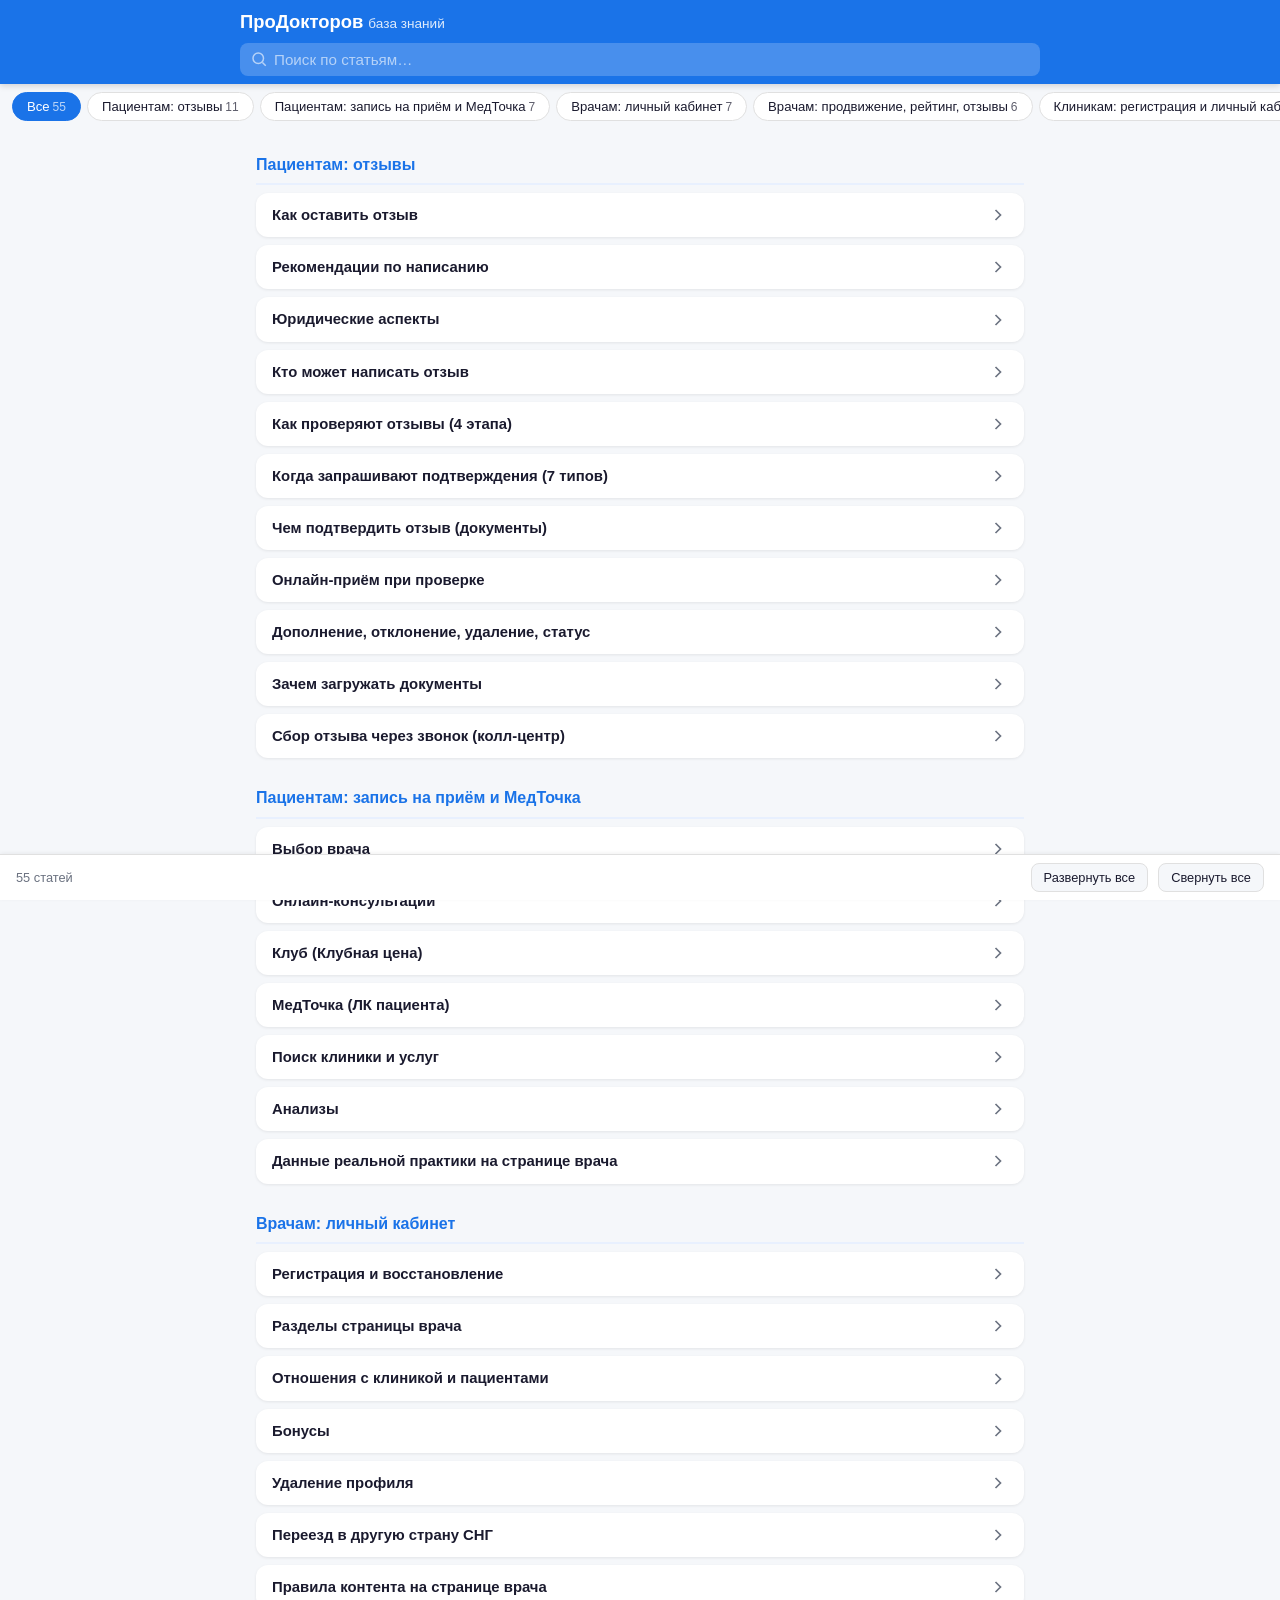
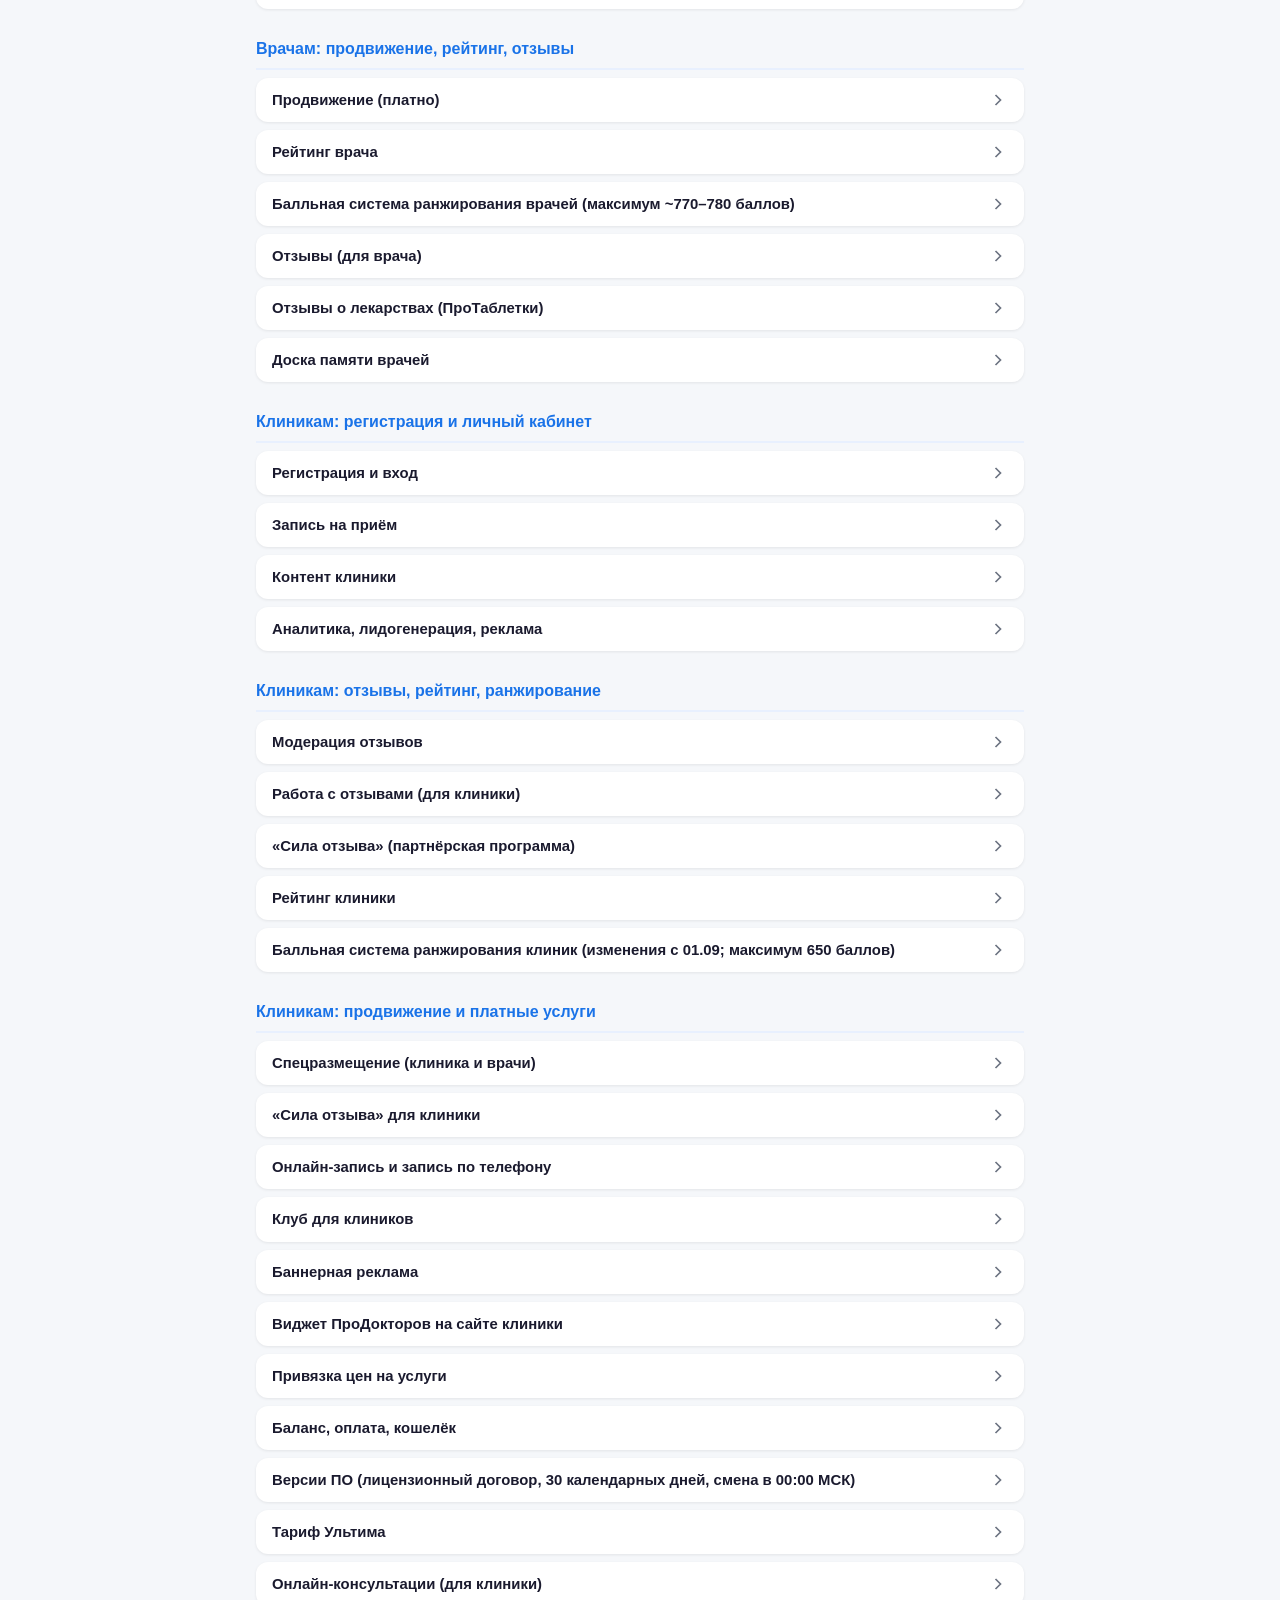
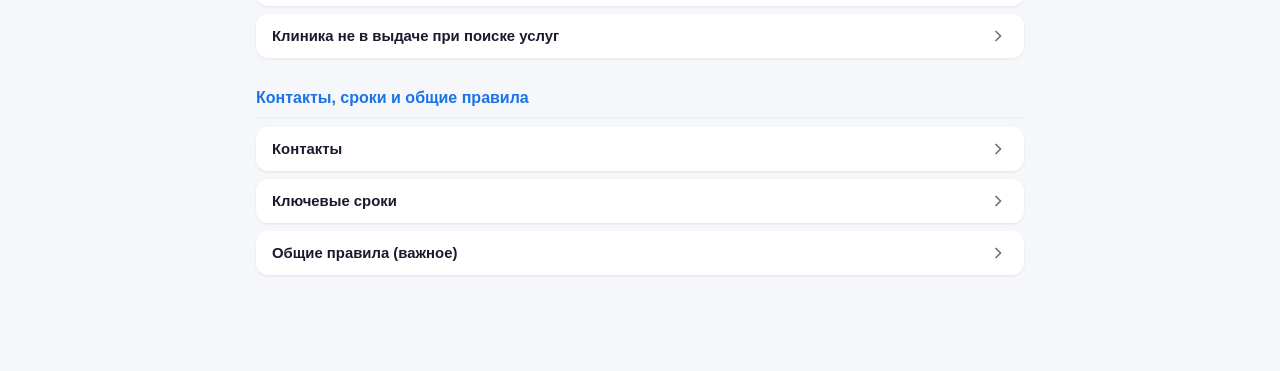
==== index.html @ a68d57e3 "init: static site with ProDoctorov knowledge base" ====
<!DOCTYPE html>
<html lang="ru">
<head>
  <meta charset="UTF-8">
  <meta name="viewport" content="width=device-width, initial-scale=1.0, viewport-fit=cover">
  <meta name="apple-mobile-web-app-capable" content="yes">
  <meta name="theme-color" content="#1a73e8">
  <title>ПроДокторов — база знаний</title>
  <link rel="stylesheet" href="css/style.css">
</head>
<body>
  <header class="topbar">
    <div class="topbar-inner">
      <h1>ПроДокторов <span class="sub">база знаний</span></h1>
      <div class="search-wrap">
        <svg class="search-icon" viewBox="0 0 24 24" width="18" height="18" fill="none" stroke="currentColor" stroke-width="2"><circle cx="11" cy="11" r="7"/><path d="m21 21-4.35-4.35"/></svg>
        <input id="search" type="search" placeholder="Поиск по статьям…" autocomplete="off">
        <button id="search-clear" class="hidden" aria-label="Очистить">&times;</button>
      </div>
    </div>
  </header>

  <nav id="chips" class="chips"></nav>

  <main id="content" class="content"></main>

  <footer id="footer" class="footer">
    <span id="result-count"></span>
    <button id="expand-all" class="btn-small">Развернуть все</button>
    <button id="collapse-all" class="btn-small">Свернуть все</button>
  </footer>

  <script src="js/data.js"></script>
  <script src="js/app.js"></script>
</body>
</html>
---- css/style.css ----
*{box-sizing:border-box;margin:0;padding:0}
:root{
  --bg:#f5f7fa;--card:#fff;--text:#1a1a2e;--muted:#6b7280;
  --accent:#1a73e8;--accent-light:#e8f0fe;--border:#e0e0e0;
  --radius:12px;--shadow:0 1px 3px rgba(0,0,0,.08);
  --safe-top:env(safe-area-inset-top, 0px);
  --safe-bottom:env(safe-area-inset-bottom, 0px);
}
html{font-size:16px;-webkit-text-size-adjust:100%}
body{font-family:-apple-system,BlinkMacSystemFont,"Segoe UI",Roboto,"Helvetica Neue",Arial,sans-serif;background:var(--bg);color:var(--text);line-height:1.55;padding-bottom:calc(44px + var(--safe-bottom))}

/* TOPBAR */
.topbar{position:sticky;top:0;z-index:100;background:var(--accent);color:#fff;padding:calc(8px + var(--safe-top)) 16px 8px;box-shadow:0 2px 6px rgba(0,0,0,.15)}
.topbar h1{font-size:1.15rem;font-weight:700;margin-bottom:6px}
.topbar .sub{font-weight:400;opacity:.85;font-size:.85rem}
.search-wrap{position:relative;display:flex;align-items:center}
.search-icon{position:absolute;left:10px;color:rgba(255,255,255,.6);pointer-events:none}
#search{width:100%;padding:8px 32px 8px 34px;border:none;border-radius:8px;background:rgba(255,255,255,.2);color:#fff;font-size:.95rem;outline:none;transition:background .2s}
#search::placeholder{color:rgba(255,255,255,.6)}
#search:focus{background:rgba(255,255,255,.3)}
#search-clear{position:absolute;right:8px;background:none;border:none;color:#fff;font-size:1.4rem;cursor:pointer;padding:0 4px;line-height:1}
#search-clear.hidden{display:none}

/* CHIPS */
.chips{position:sticky;top:calc(56px + var(--safe-top));z-index:90;background:var(--bg);padding:8px 0;display:flex;gap:6px;overflow-x:auto;-webkit-overflow-scrolling:touch;scrollbar-width:none;padding-left:12px;padding-right:12px}
.chips::-webkit-scrollbar{display:none}
.chip{flex-shrink:0;padding:6px 14px;border-radius:20px;border:1.5px solid var(--border);background:var(--card);font-size:.82rem;font-weight:500;color:var(--text);cursor:pointer;transition:all .15s;white-space:nowrap;user-select:none;-webkit-tap-highlight-color:transparent}
.chip.active{background:var(--accent);color:#fff;border-color:var(--accent)}
.chip .cnt{opacity:.7;font-size:.75rem;margin-left:3px}

/* CONTENT */
.content{padding:12px 12px 24px;max-width:800px;margin:0 auto}
.section{margin-bottom:20px}
.section-title{font-size:1rem;font-weight:700;color:var(--accent);padding:8px 0 6px;border-bottom:2px solid var(--accent-light);margin-bottom:8px}
.card{background:var(--card);border-radius:var(--radius);box-shadow:var(--shadow);margin-bottom:8px;overflow:hidden;transition:box-shadow .2s}
.card-head{display:flex;align-items:center;justify-content:space-between;width:100%;padding:12px 16px;border:none;background:none;font-size:.93rem;font-weight:600;color:var(--text);cursor:pointer;text-align:left;-webkit-tap-highlight-color:transparent;line-height:1.35}
.card-head .chev{flex-shrink:0;width:20px;height:20px;transition:transform .25s;margin-left:10px;color:var(--muted)}
.card.open .card-head .chev{transform:rotate(90deg)}
.card-body{max-height:0;overflow:hidden;transition:max-height .3s ease}
.card.open .card-body{max-height:none}
.card-body .content{padding:0 16px 14px;font-size:.88rem;color:#374151}
.card-body ul,.card-body ol{padding-left:20px;margin:6px 0}
.card-body li{margin-bottom:4px}
.card-body .sub{margin-top:4px;margin-bottom:4px}
.card-body .sub li{font-size:.85rem;color:#4b5563}
.card-body p{margin:6px 0}
.card-body strong{color:var(--text)}
.card-body code{background:var(--accent-light);padding:1px 5px;border-radius:4px;font-size:.83rem}
.card-body a{color:var(--accent);text-decoration:none;word-break:break-all}
.card-body a:hover{text-decoration:underline}
mark{background:#fef08a;padding:0 2px;border-radius:2px}

/* FOOTER */
.footer{position:fixed;bottom:0;left:0;right:0;background:var(--card);border-top:1px solid var(--border);padding:8px 16px calc(8px + var(--safe-bottom));display:flex;align-items:center;gap:10px;z-index:100;font-size:.8rem;box-shadow:0 -1px 4px rgba(0,0,0,.06)}
#result-count{flex:1;color:var(--muted)}
.btn-small{padding:6px 12px;border:1px solid var(--border);border-radius:8px;background:var(--bg);font-size:.8rem;cursor:pointer;color:var(--text);-webkit-tap-highlight-color:transparent}
.btn-small:active{background:var(--accent-light)}

/* EMPTY STATE */
.empty{text-align:center;padding:48px 20px;color:var(--muted)}
.empty svg{width:48px;height:48px;margin-bottom:12px;opacity:.4}

/* DESKTOP */
@media(min-width:700px){
  .topbar-inner{max-width:800px;margin:0 auto}
  .content{padding:16px 16px 32px}
  .card-body .content{padding:0 20px 16px}
}

/* DARK MODE */
@media(prefers-color-scheme:dark){
  :root{--bg:#111827;--card:#1f2937;--text:#f3f4f6;--muted:#9ca3af;--accent:#60a5fa;--accent-light:#1e3a5f;--border:#374151}
  #search{color:#f3f4f6}
  .card-body .content{color:#d1d5db}
  .card-body .sub li{color:#9ca3af}
  .card-body code{background:var(--accent-light);color:#bfdbfe}
}
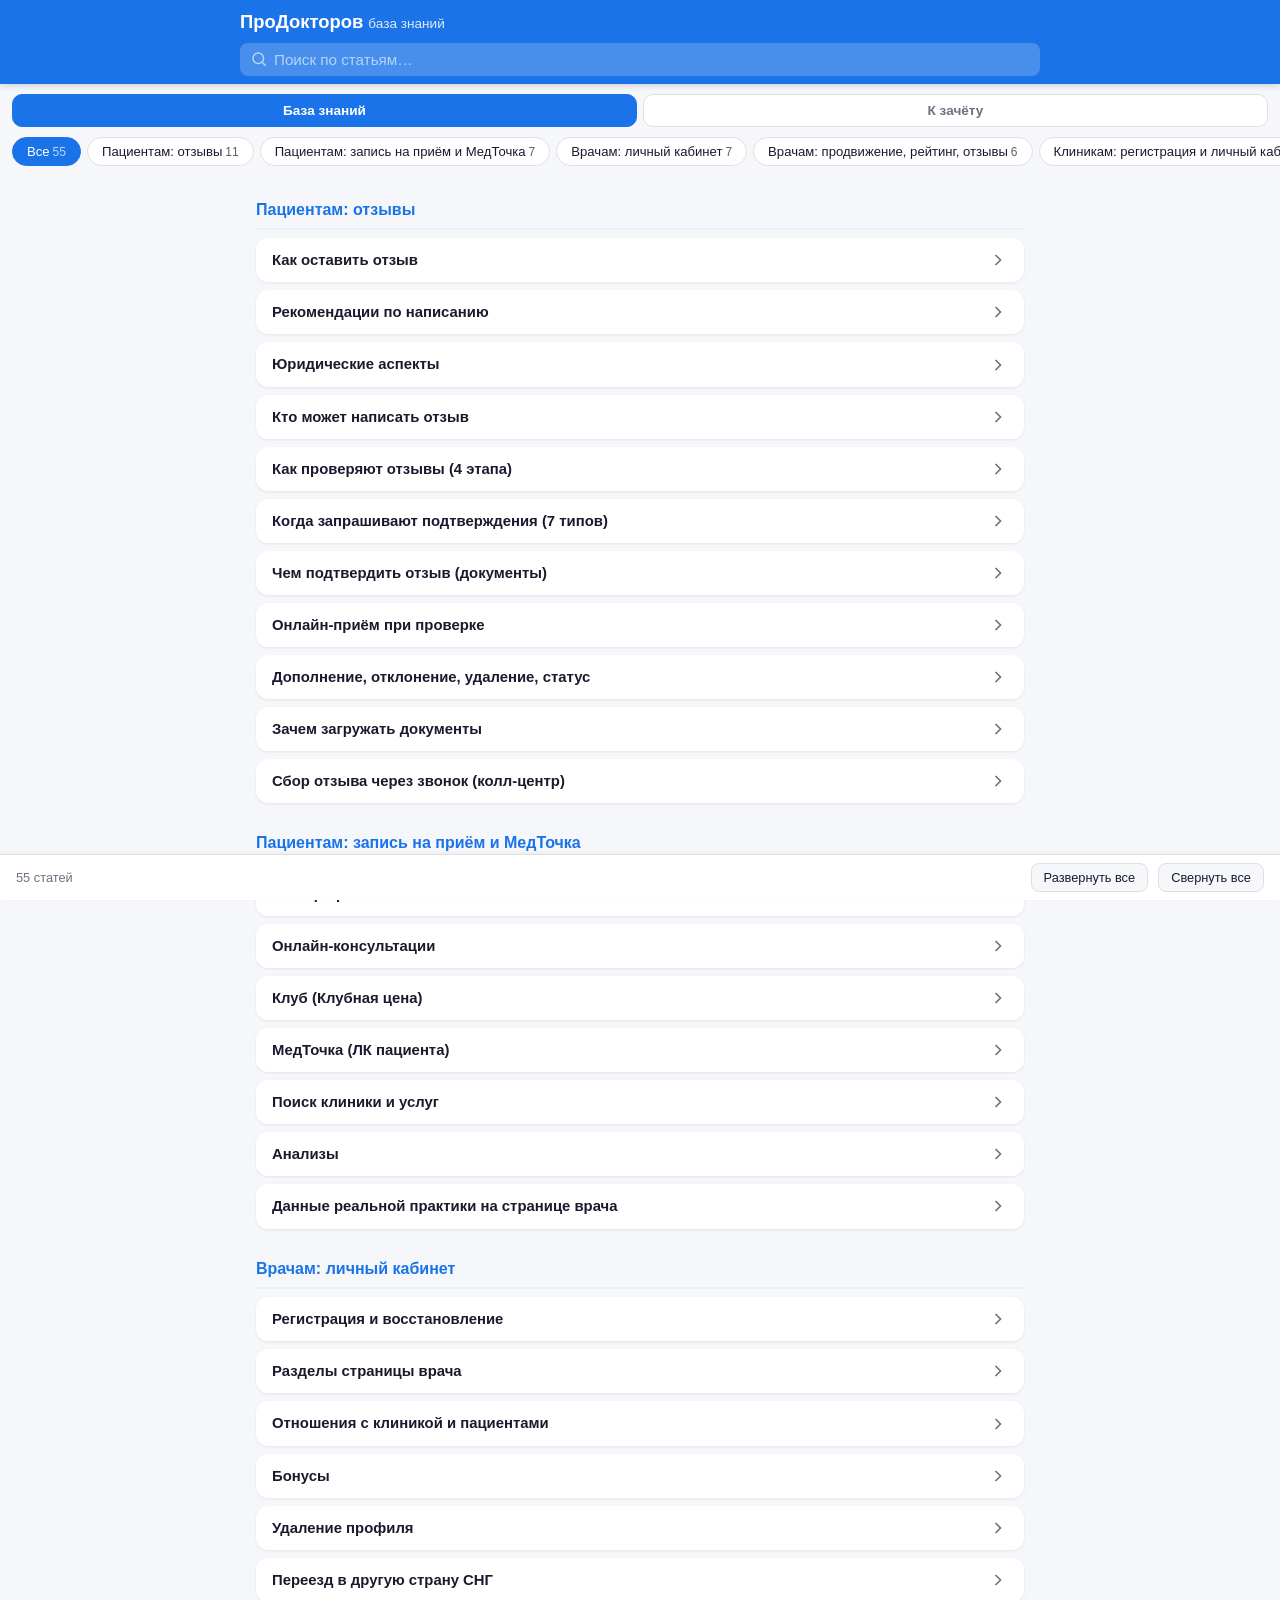
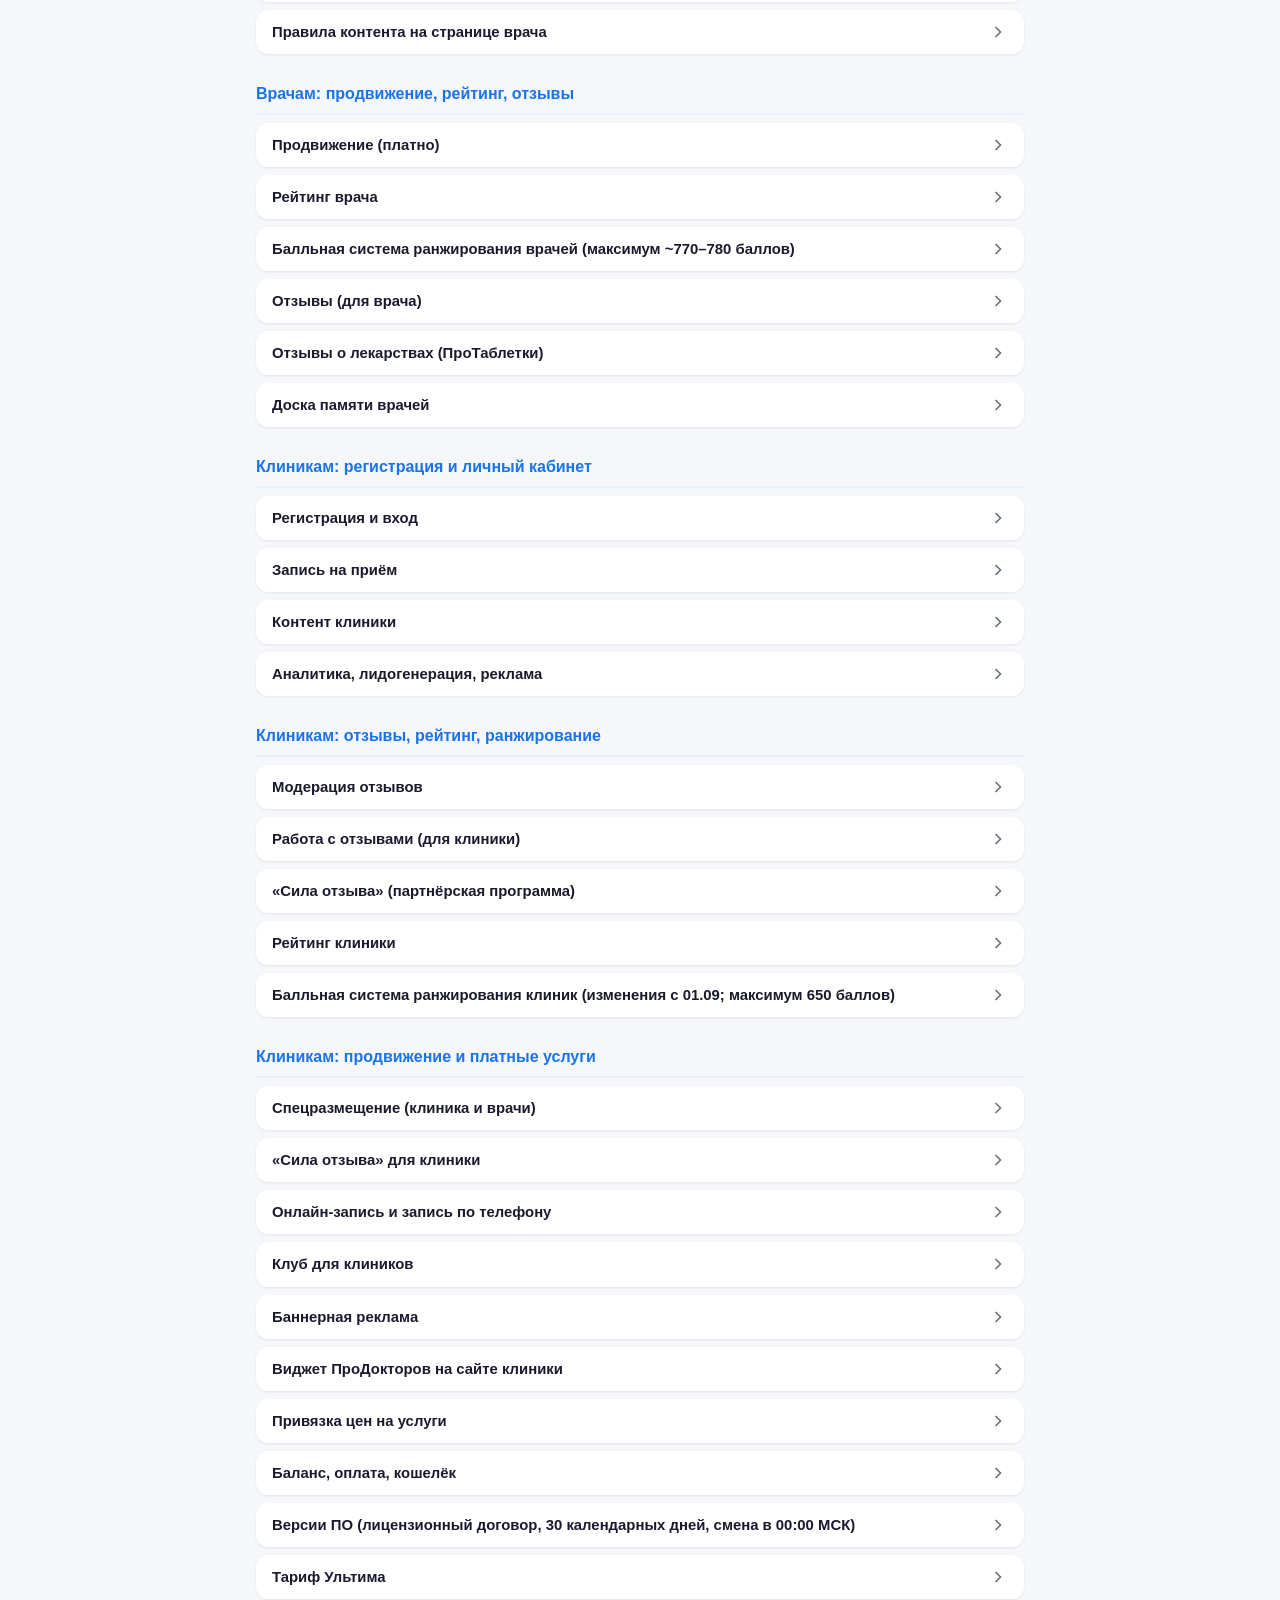
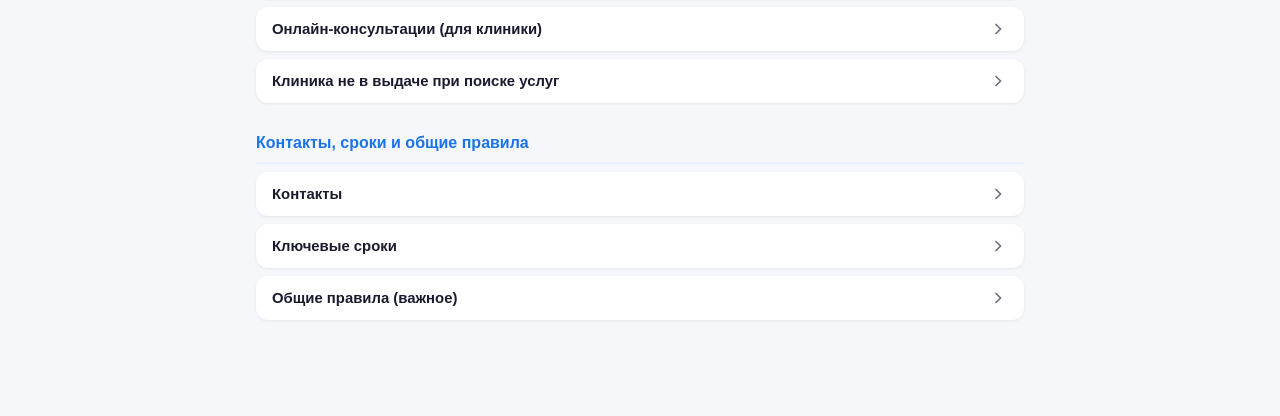
==== commit dec3c254: "feat: add exam prep page (10 questions) with group switcher" ====
--- a/index.html
+++ b/index.html
@@ -20,6 +20,7 @@
     </div>
   </header>
 
+  <nav id="groups" class="groups"></nav>
   <nav id="chips" class="chips"></nav>
 
   <main id="content" class="content"></main>
--- a/css/style.css
+++ b/css/style.css
@@ -22,7 +22,10 @@
 #search-clear.hidden{display:none}
 
 /* CHIPS */
-.chips{position:sticky;top:calc(56px + var(--safe-top));z-index:90;background:var(--bg);padding:8px 0;display:flex;gap:6px;overflow-x:auto;-webkit-overflow-scrolling:touch;scrollbar-width:none;padding-left:12px;padding-right:12px}
+.groups{position:sticky;top:calc(56px + var(--safe-top));z-index:95;background:var(--bg);padding:10px 12px 2px;display:flex;gap:6px}
+.gchip{flex:1;padding:8px 10px;border-radius:10px;border:1.5px solid var(--border);background:var(--card);font-size:.85rem;font-weight:600;color:var(--muted);cursor:pointer;transition:all .15s;white-space:nowrap;user-select:none;-webkit-tap-highlight-color:transparent}
+.gchip.active{background:var(--accent);color:#fff;border-color:var(--accent)}
+.chips{position:sticky;top:calc(108px + var(--safe-top));z-index:90;background:var(--bg);padding:8px 0;display:flex;gap:6px;overflow-x:auto;-webkit-overflow-scrolling:touch;scrollbar-width:none;padding-left:12px;padding-right:12px}
 .chips::-webkit-scrollbar{display:none}
 .chip{flex-shrink:0;padding:6px 14px;border-radius:20px;border:1.5px solid var(--border);background:var(--card);font-size:.82rem;font-weight:500;color:var(--text);cursor:pointer;transition:all .15s;white-space:nowrap;user-select:none;-webkit-tap-highlight-color:transparent}
 .chip.active{background:var(--accent);color:#fff;border-color:var(--accent)}
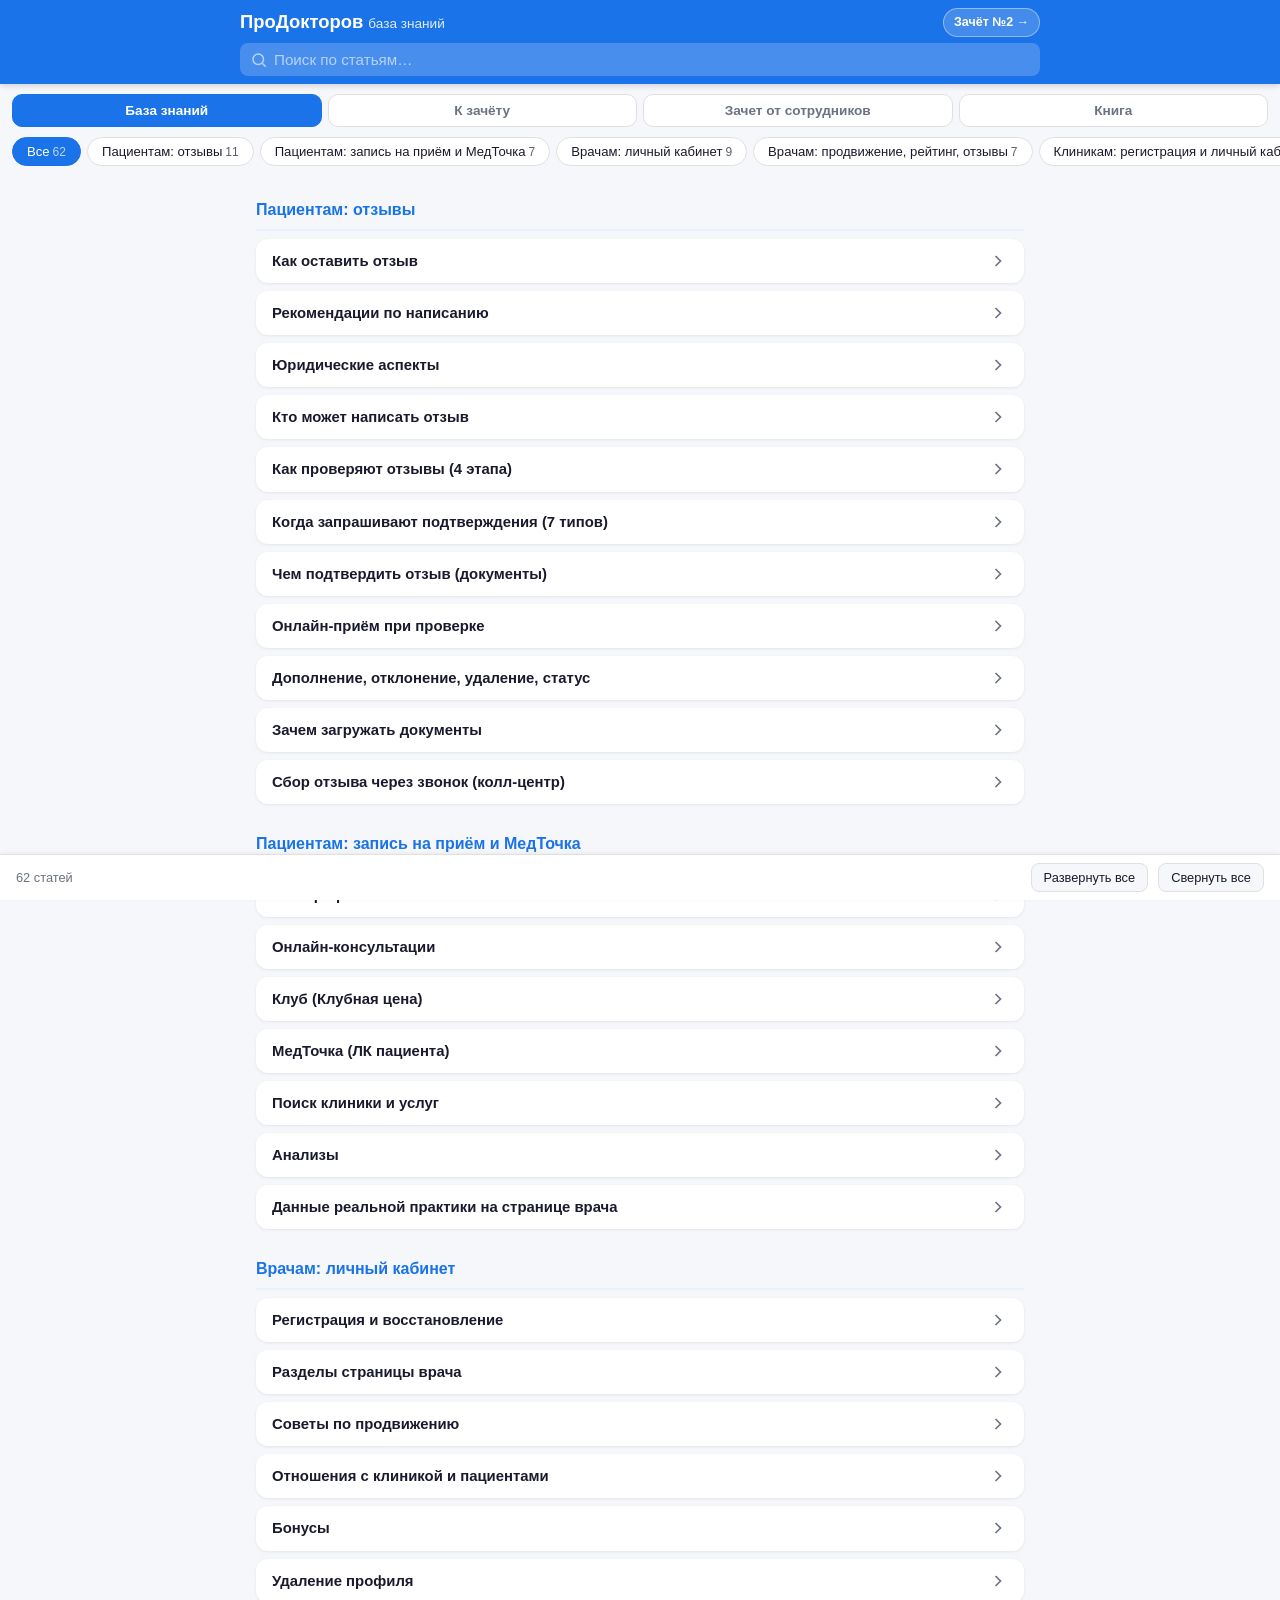
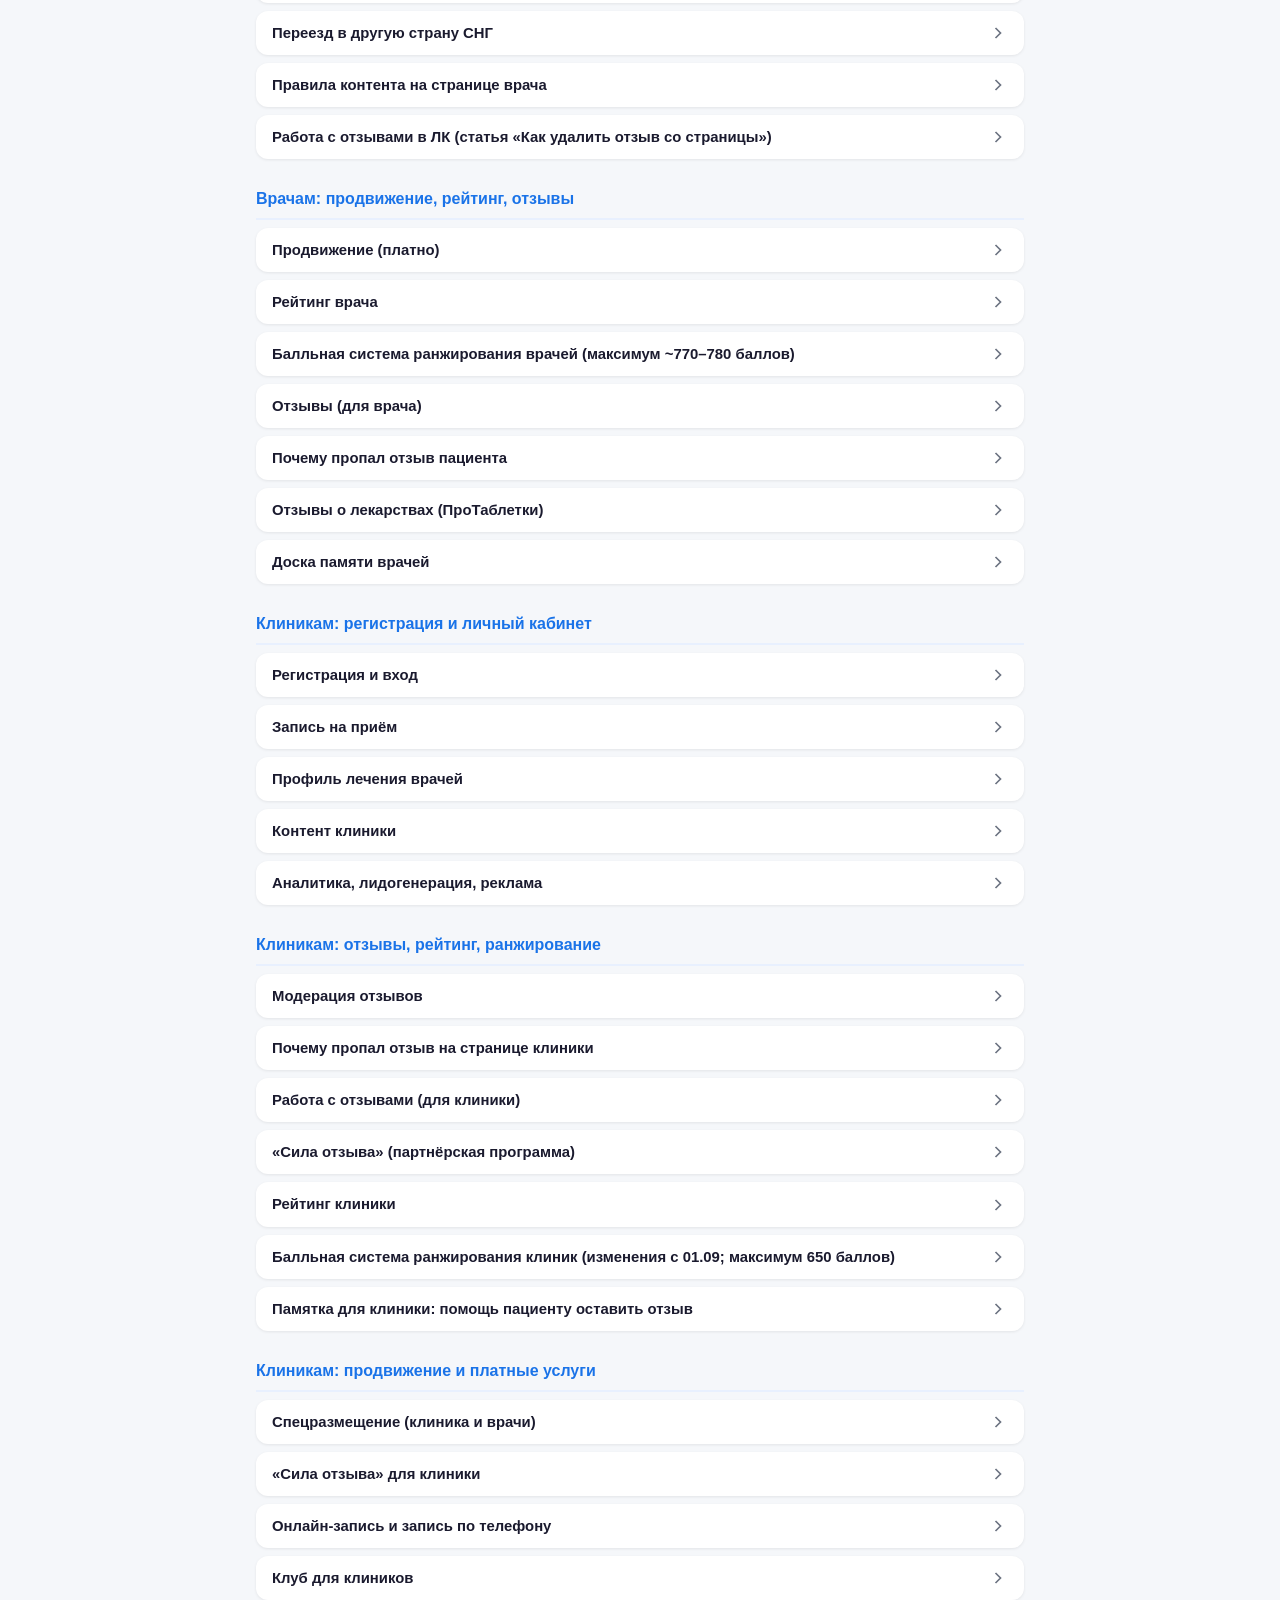
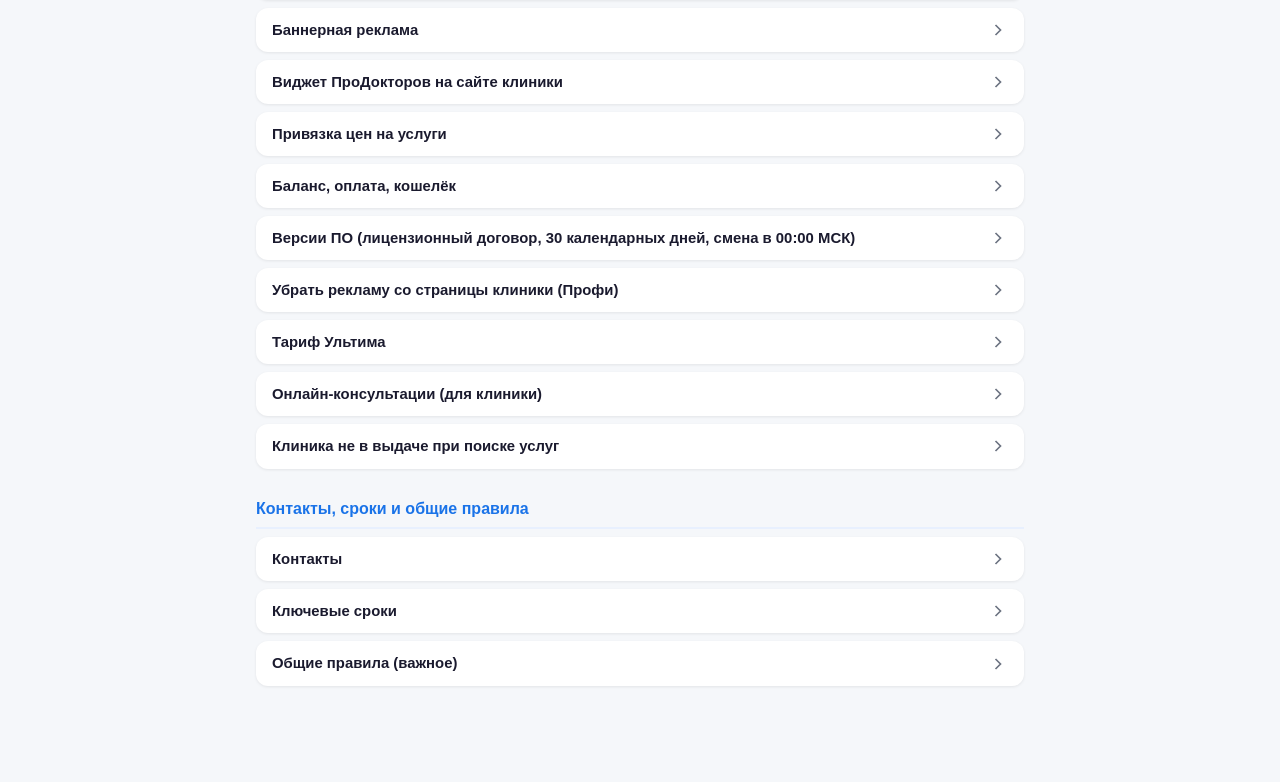
==== commit 2192b433: "feat: add separate zachet 2 page (ads, banners, review replies, Sila otzyva)" ====
--- a/index.html
+++ b/index.html
@@ -11,7 +11,10 @@
 <body>
   <header class="topbar">
     <div class="topbar-inner">
-      <h1>ПроДокторов <span class="sub">база знаний</span></h1>
+      <div class="topbar-title">
+        <h1>ПроДокторов <span class="sub">база знаний</span></h1>
+        <a class="page-link" href="zachet2.html">Зачёт №2 &rarr;</a>
+      </div>
       <div class="search-wrap">
         <svg class="search-icon" viewBox="0 0 24 24" width="18" height="18" fill="none" stroke="currentColor" stroke-width="2"><circle cx="11" cy="11" r="7"/><path d="m21 21-4.35-4.35"/></svg>
         <input id="search" type="search" placeholder="Поиск по статьям…" autocomplete="off">
--- a/css/style.css
+++ b/css/style.css
@@ -13,6 +13,14 @@
 .topbar{position:sticky;top:0;z-index:100;background:var(--accent);color:#fff;padding:calc(8px + var(--safe-top)) 16px 8px;box-shadow:0 2px 6px rgba(0,0,0,.15)}
 .topbar h1{font-size:1.15rem;font-weight:700;margin-bottom:6px}
 .topbar .sub{font-weight:400;opacity:.85;font-size:.85rem}
+.topbar-title{display:flex;align-items:center;justify-content:space-between;gap:10px;margin-bottom:6px}
+.topbar-title h1{margin-bottom:0}
+.page-link{flex-shrink:0;color:#fff;text-decoration:none;font-size:.78rem;font-weight:600;background:rgba(255,255,255,.18);border:1px solid rgba(255,255,255,.4);border-radius:999px;padding:4px 10px;white-space:nowrap;-webkit-tap-highlight-color:transparent}
+.page-link:hover{background:rgba(255,255,255,.3)}
+@media(max-width:380px){
+  .page-link{font-size:.68rem;padding:3px 8px}
+  .topbar h1{font-size:1.05rem}
+}
 .search-wrap{position:relative;display:flex;align-items:center}
 .search-icon{position:absolute;left:10px;color:rgba(255,255,255,.6);pointer-events:none}
 #search{width:100%;padding:8px 32px 8px 34px;border:none;border-radius:8px;background:rgba(255,255,255,.2);color:#fff;font-size:.95rem;outline:none;transition:background .2s}
@@ -27,6 +35,7 @@
 .gchip.active{background:var(--accent);color:#fff;border-color:var(--accent)}
 .chips{position:sticky;top:calc(108px + var(--safe-top));z-index:90;background:var(--bg);padding:8px 0;display:flex;gap:6px;overflow-x:auto;-webkit-overflow-scrolling:touch;scrollbar-width:none;padding-left:12px;padding-right:12px}
 .chips::-webkit-scrollbar{display:none}
+.single-group .chips{top:calc(56px + var(--safe-top))}
 .chip{flex-shrink:0;padding:6px 14px;border-radius:20px;border:1.5px solid var(--border);background:var(--card);font-size:.82rem;font-weight:500;color:var(--text);cursor:pointer;transition:all .15s;white-space:nowrap;user-select:none;-webkit-tap-highlight-color:transparent}
 .chip.active{background:var(--accent);color:#fff;border-color:var(--accent)}
 .chip .cnt{opacity:.7;font-size:.75rem;margin-left:3px}
